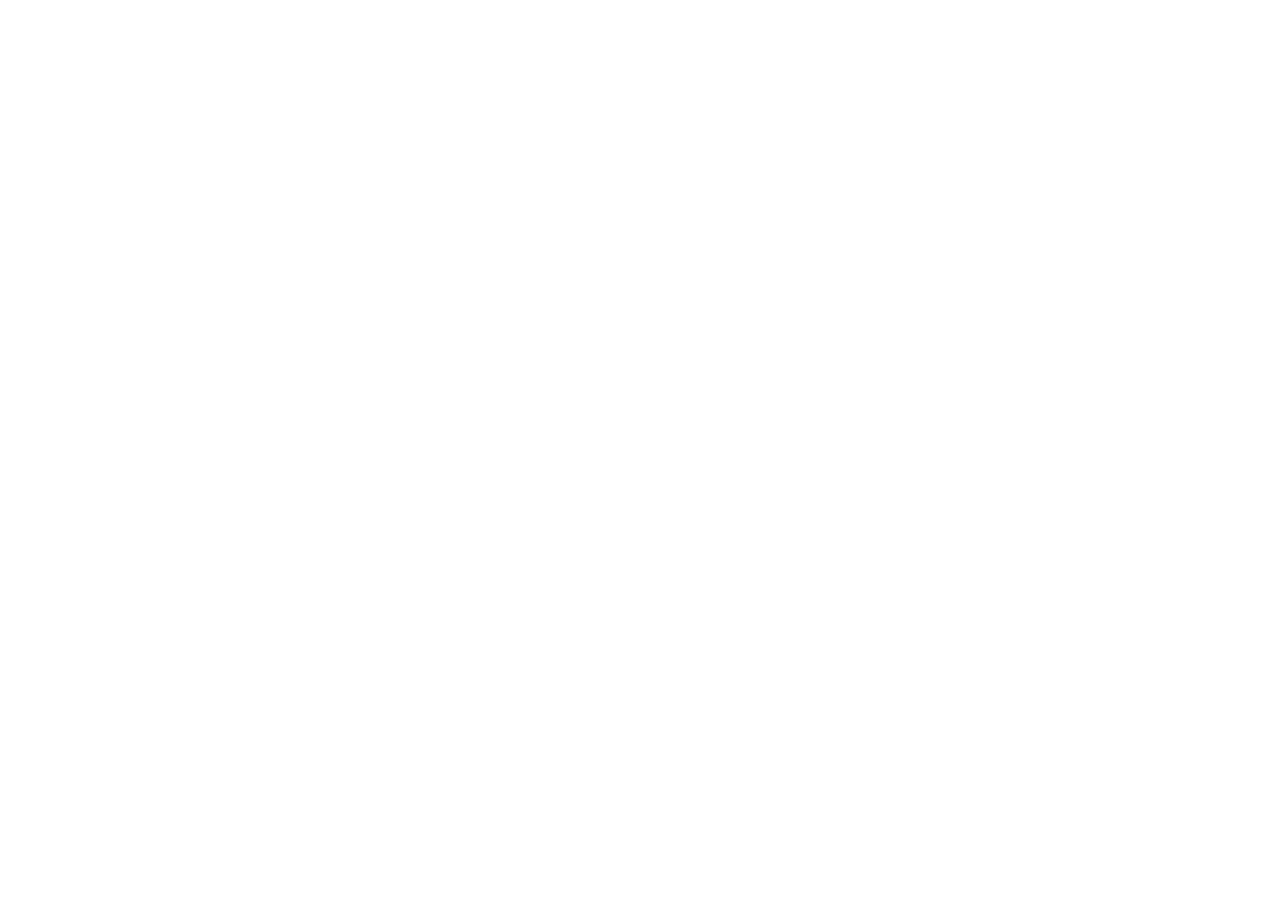
==== index.html @ d23f2dac "Initial commit" ====
<!DOCTYPE html>
<html lang="en">
<head>
  <meta charset="UTF-8">
  <meta http-equiv="X-UA-Compatible" content="IE=edge">
  <meta name="viewport" content="width=device-width, initial-scale=1.0">
  <title>Project</title>

  <!-- Stylesheets -->
<link rel="stylesheet" href="css/normalize.css">
<link rel="stylesheet" href="css/styles.css">
</head>
<body>
   
  

<script src="js/main.js"></script>
</body>
</html>
---- css/styles.css ----
/* GLOBAL */
html {
  box-sizing: border-box;
  height: 100%;
  scroll-behavior: smooth;
}

*,
*::before,
*::after {
  box-sizing: inherit;
}

body {
  display: flex;
  flex-direction: column;
  height: 100%;
  padding: 0;
  margin: 0;
  font-family: "Arial", sans-serif;
  font-size: 16px;
  line-height: 1.5;
  background-color: #fff;
  color: #000;
}

img {
  min-width: 100%;
  height: auto;
}


/* CONTAINER */
.container {
  width: 100%;
  min-width: 1200px;
  padding-left: 50px;
  padding-right: 50px;
  margin-left: auto;
  margin-right: auto;
}


/* MAIN-CONTENT */
main {
  flex-grow: 1;
}
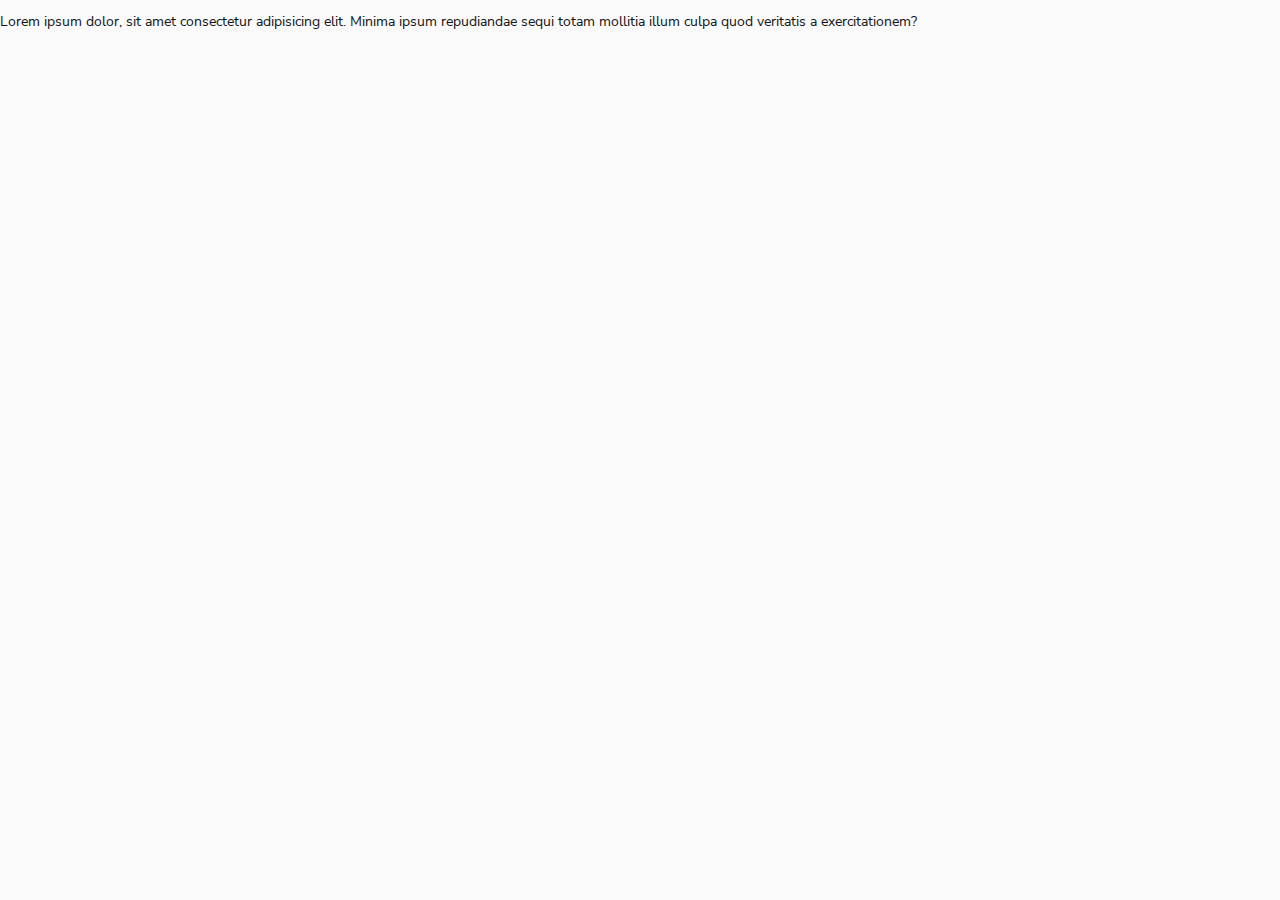
==== commit 50f3460a: "Prepare global styles, fonts, images" ====
--- a/index.html
+++ b/index.html
@@ -4,14 +4,14 @@
   <meta charset="UTF-8">
   <meta http-equiv="X-UA-Compatible" content="IE=edge">
   <meta name="viewport" content="width=device-width, initial-scale=1.0">
-  <title>Project</title>
+  <title>Countries</title>
 
   <!-- Stylesheets -->
 <link rel="stylesheet" href="css/normalize.css">
 <link rel="stylesheet" href="css/styles.css">
 </head>
 <body>
-   
+   <p> Lorem ipsum dolor, sit amet consectetur adipisicing elit. Minima ipsum repudiandae sequi totam mollitia illum culpa quod veritatis a exercitationem? </p>
   
 
 <script src="js/main.js"></script>
--- a/css/styles.css
+++ b/css/styles.css
@@ -1,3 +1,49 @@
+/* CUSTOM PROPS */
+:root {
+  --body-bg: #fafafa;
+  --element-bg: #fff;
+  --text-color: #111517;
+}
+
+/* FONT */
+@font-face {
+  font-family: "Nunito Sans";
+  src: url("../fonts/NunitoSans-ExtraBold.woff2") format("woff2"),
+  url("../fonts/NunitoSans-ExtraBold.woff") format("woff");
+  font-weight: bold;
+  font-style: normal;
+  font-display: swap;
+}
+
+@font-face {
+  font-family: "Nunito Sans";
+  src: url("../fonts/NunitoSans-Regular.woff2") format("woff2"),
+  url("../fonts/NunitoSans-Regular.woff") format("woff");
+  font-weight: normal;
+  font-style: normal;
+  font-display: swap;
+}
+
+@font-face {
+  font-family: "Nunito Sans";
+  src: url("../fonts/NunitoSans-SemiBold.woff2") format("woff2"),
+  url("../fonts/NunitoSans-SemiBold.woff") format("woff");
+  font-weight: 600;
+  font-style: normal;
+  font-display: swap;
+}
+
+@font-face {
+  font-family: "Nunito Sans";
+  src: url("../fonts/NunitoSans-Light.woff2") format("woff2"),
+  url("../fonts/NunitoSans-Light.woff") format("woff");
+  font-weight: 300;
+  font-style: normal;
+  font-display: swap;
+}
+
+
+
 /* GLOBAL */
 html {
   box-sizing: border-box;
@@ -17,25 +63,31 @@
   height: 100%;
   padding: 0;
   margin: 0;
-  font-family: "Arial", sans-serif;
-  font-size: 16px;
-  line-height: 1.5;
-  background-color: #fff;
-  color: #000;
+  font-family: "Nunito Sans", "Arial", sans-serif;
+  font-size: 14px;
+  line-height: 16px;
+  background-color: var(--body-bg);
+  color: var(--text-color);
 }
 
 img {
-  min-width: 100%;
+  max-width: 100%;
   height: auto;
 }
 
+/* DARK MODE */
+.dark-mode {
+  --body-bg: #202c36;
+  --element-bg: #2b3844;
+  --text-color: #fff;
+}
 
 /* CONTAINER */
 .container {
   width: 100%;
-  min-width: 1200px;
-  padding-left: 50px;
-  padding-right: 50px;
+  max-width: 1320px;
+  padding-left: 20px;
+  padding-right: 20px;
   margin-left: auto;
   margin-right: auto;
 }
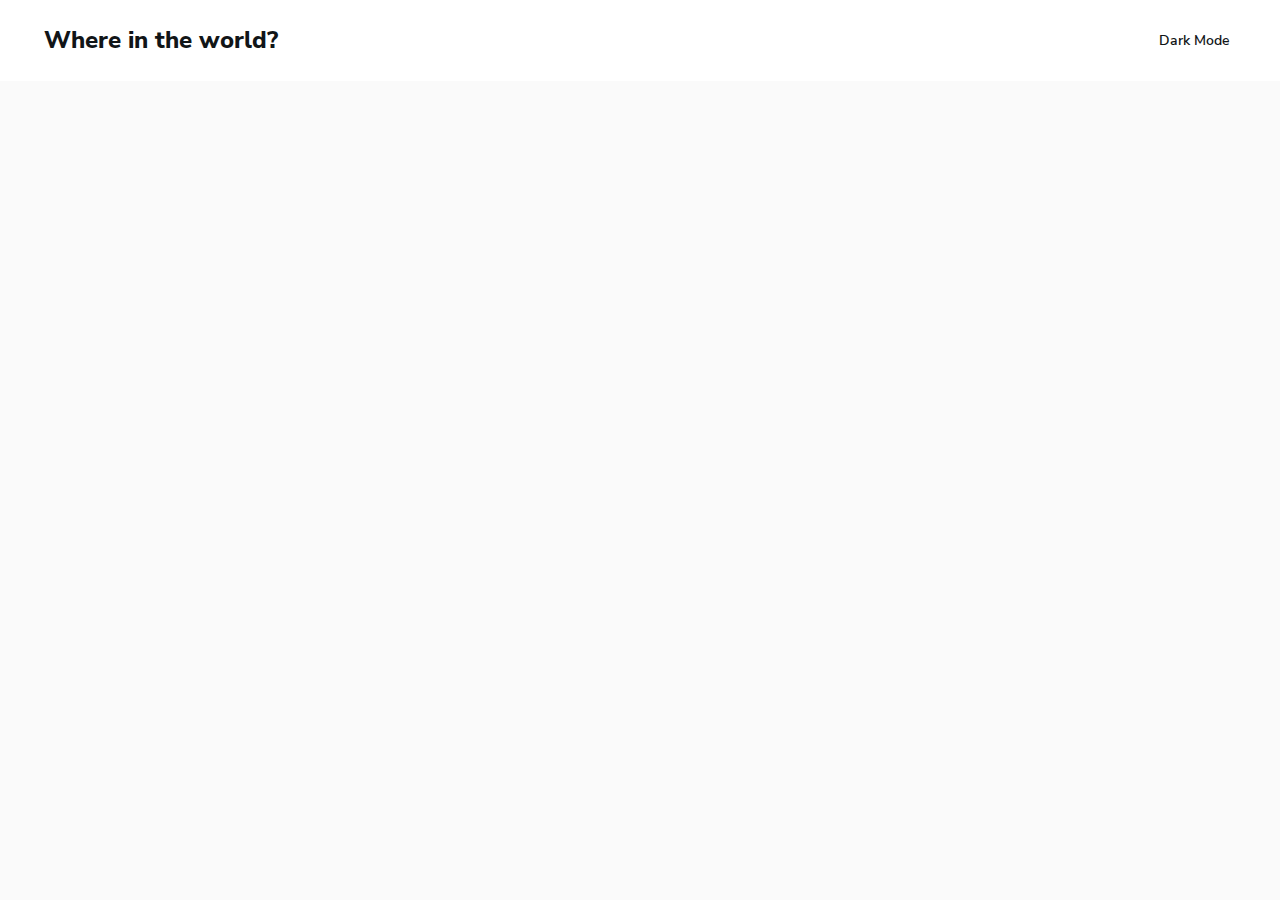
==== commit 5ba657af: "Add header column" ====
--- a/index.html
+++ b/index.html
@@ -5,15 +5,24 @@
   <meta http-equiv="X-UA-Compatible" content="IE=edge">
   <meta name="viewport" content="width=device-width, initial-scale=1.0">
   <title>Countries</title>
-
+  
   <!-- Stylesheets -->
-<link rel="stylesheet" href="css/normalize.css">
-<link rel="stylesheet" href="css/styles.css">
+  <link rel="stylesheet" href="css/normalize.css">
+  <link rel="stylesheet" href="css/styles.css">
 </head>
 <body>
-   <p> Lorem ipsum dolor, sit amet consectetur adipisicing elit. Minima ipsum repudiandae sequi totam mollitia illum culpa quod veritatis a exercitationem? </p>
+  <header class="site-header">
+    <div class="container">
+      <div class="header">
+        <a class="site-header-logo" href="index.html">Where in the world?</a>
+        <button class="site-header-dark" type="button">Dark Mode</button>
+      </div>
+    </div>
+  </header>
   
-
-<script src="js/main.js"></script>
+  
+  
+  
+  <script src="js/main.js"></script>
 </body>
 </html>--- a/css/styles.css
+++ b/css/styles.css
@@ -68,6 +68,8 @@
   line-height: 16px;
   background-color: var(--body-bg);
   color: var(--text-color);
+  transition: background-color 0.3s ease,
+  color 0.3s ease;
 }
 
 img {
@@ -96,4 +98,35 @@
 /* MAIN-CONTENT */
 main {
   flex-grow: 1;
-}+}
+
+.site-header {
+  background-color: var(--element-bg);
+}
+
+.header {
+  display: flex;
+  align-items: center;
+  margin: 0;
+  padding: 24px;
+}
+
+.site-header-logo {
+  margin: 0 auto 0 0;
+  padding: 0;
+  font-size: 24px;
+  line-height: 33px;
+  font-weight: 800;
+  text-decoration: none;
+  color: var(--text-color);
+}
+
+.site-header-dark {
+  font-style: 16px;
+  line-height: 22px;
+  font-weight: 600;
+  border: none;
+  cursor: pointer;
+  color: var(--text-color);
+  background-color: var(--element-bg)
+}
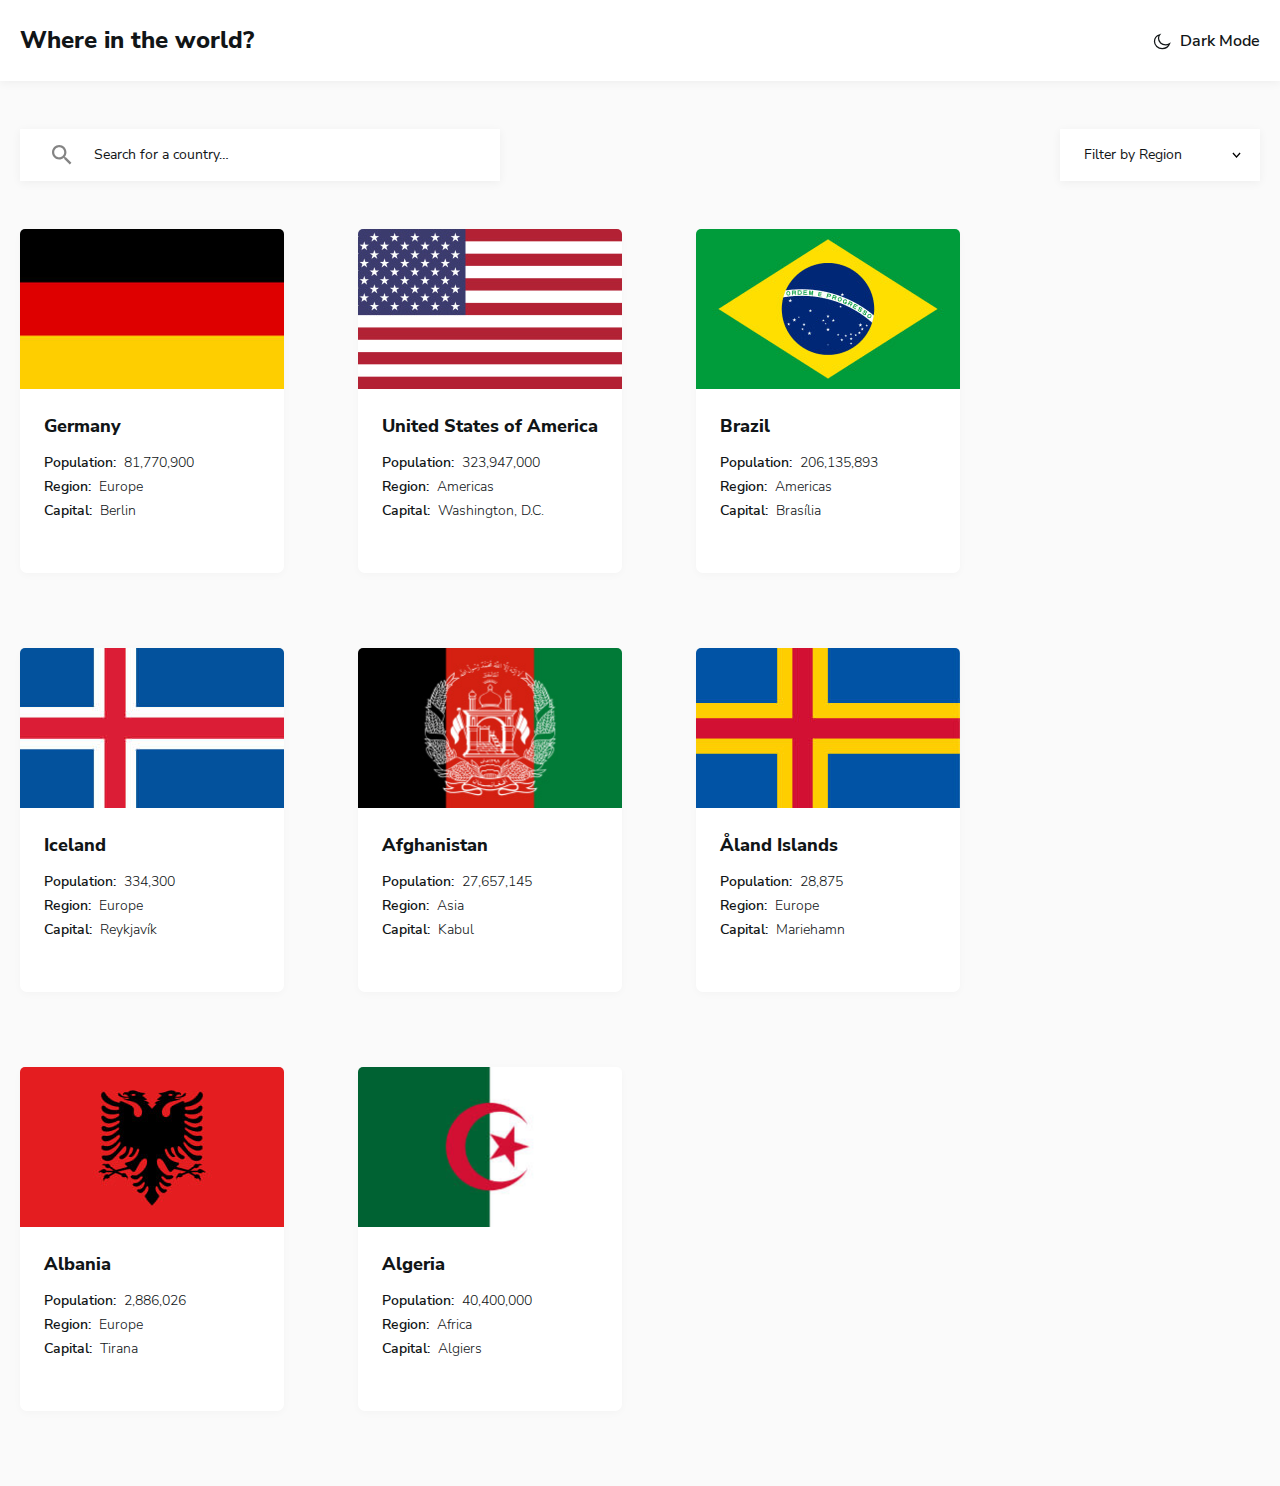
==== commit c7b10aba: "Add country card list" ====
--- a/index.html
+++ b/index.html
@@ -20,7 +20,216 @@
     </div>
   </header>
   
-  
+  <main>
+    <div class="container">
+      <div class="main-content">
+        <form class="global-search-form" action="https://echo.htmlacademy.ru" method="GET">
+          <input class="global-search-form-input" type="search" name="search" placeholder="Search for a country…" aria-label="Search for a country…" required="">
+        </form>
+        
+        <div class="select-list">
+          <select class="select">
+            <option value="">Filter by Region</option>
+            <option value="">Africa</option>
+            <option value="">America</option>
+            <option value="">Asia</option>
+            <option value="">Europe</option>
+            <option value="">Oceania</option>
+          </select>
+        </div>
+      </div>   
+    </div>
+  </main>
+  <section>
+    <div class="container">
+      <ul class="country-card-list">
+        <li class="country-card-list-item">
+          <a href="#" class="country-card-link">
+            <img class="country-card-flag" src="img/flag-germany.jpg" alt="flag Germany" width="264" height="160"
+              srcset="./img/flag-germany.jpg 1x, ./img/flag-germany@2x.jpg 2x">
+            <div class="country-card-info">
+              <h2 class="country-card-title">Germany</h2>
+              <dl class="country-card-info-text">
+                <div class="country-card-info-text-wrapper">
+                  <dt>Population:</dt>
+                  <dd>81,770,900</dd>
+                </div>
+                <div class="country-card-info-text-wrapper">
+                  <dt>Region:</dt>
+                  <dd>Europe</dd>
+                </div>
+                <div class="country-card-info-text-wrapper">
+                  <dt>Capital:</dt>
+                  <dd>Berlin</dd>
+                </div>
+              </dl>
+            </div>
+          </a>
+        </li>
+        <li class="country-card-list-item">
+          <a href="#" class="country-card-link">
+            <img class="country-card-flag" src="img/flag-usa.jpg" alt="flag USA" width="264" height="160"
+              srcset="./img/flag-usa.jpg 1x, ./img/flag-usa@2x.jpg 2x">
+            <div class="country-card-info">
+              <h2 class="country-card-title">United States of America</h2>
+              <dl class="country-card-info-text">
+                <div class="country-card-info-text-wrapper">
+                  <dt>Population:</dt>
+                  <dd>323,947,000</dd>
+                </div>
+                <div class="country-card-info-text-wrapper">
+                  <dt>Region:</dt>
+                  <dd>Americas</dd>
+                </div>
+                <div class="country-card-info-text-wrapper">
+                  <dt>Capital:</dt>
+                  <dd>Washington, D.C.</dd>
+                </div>
+              </dl>
+            </div>
+          </a>
+        </li>
+        <li class="country-card-list-item">
+          <a href="#" class="country-card-link">
+            <img class="country-card-flag" src="img/flag-brazil.jpg" alt="flag Brazil" width="264" height="160"
+              srcset="./img/flag-brazil.jpg 1x, ./img/flag-brazil@2x.jpg 2x">
+            <div class="country-card-info">
+              <h2 class="country-card-title">Brazil</h2>
+              <dl class="country-card-info-text">
+                <div class="country-card-info-text-wrapper">
+                  <dt>Population:</dt>
+                  <dd>206,135,893</dd>
+                </div>
+                <div class="country-card-info-text-wrapper">
+                  <dt>Region:</dt>
+                  <dd>Americas</dd>
+                </div>
+                <div class="country-card-info-text-wrapper">
+                  <dt>Capital:</dt>
+                  <dd>Brasília</dd>
+                </div>
+              </dl>
+            </div>
+          </a>
+        </li>
+        <li class="country-card-list-item">
+          <a href="#" class="country-card-link">
+            <img class="country-card-flag" src="img/flag-iceland.jpg" alt="flag Iceland" width="264" height="160"
+              srcset="./img/flag-iceland.jpg 1x, ./img/flag-iceland@2x.jpg 2x">
+            <div class="country-card-info">
+              <h2 class="country-card-title">Iceland</h2>
+              <dl class="country-card-info-text">
+                <div class="country-card-info-text-wrapper">
+                  <dt>Population:</dt>
+                  <dd>334,300</dd>
+                </div>
+                <div class="country-card-info-text-wrapper">
+                  <dt>Region:</dt>
+                  <dd>Europe</dd>
+                </div>
+                <div class="country-card-info-text-wrapper">
+                  <dt>Capital:</dt>
+                  <dd>Reykjavík</dd>
+                </div>
+              </dl>
+            </div>
+          </a>
+        </li>
+        <li class="country-card-list-item">
+          <a href="#" class="country-card-link">
+            <img class="country-card-flag" src="img/flag-ex-afghanistan.jpg" alt="flag ex Afghanistan" width="264"
+              height="160" srcset="./img/flag-ex-afghanistan.jpg 1x, ./img/flag-ex-afghanistan@2x.jpg 2x">
+            <div class="country-card-info">
+              <h2 class="country-card-title">Afghanistan</h2>
+              <dl class="country-card-info-text">
+                <div class="country-card-info-text-wrapper">
+                  <dt>Population:</dt>
+                  <dd>27,657,145</dd>
+                </div>
+                <div class="country-card-info-text-wrapper">
+                  <dt>Region:</dt>
+                  <dd>Asia</dd>
+                </div>
+                <div class="country-card-info-text-wrapper">
+                  <dt>Capital:</dt>
+                  <dd>Kabul</dd>
+                </div>
+              </dl>
+            </div>
+          </a>
+        </li>
+        <li class="country-card-list-item">
+          <a href="#" class="country-card-link">
+            <img class="country-card-flag" src="img/flag-aland.jpg" alt="flag Åland Islands" width="264" height="160"
+              srcset="./img/flag-aland.jpg 1x, ./img/flag-aland@2x.jpg 2x">
+            <div class="country-card-info">
+              <h2 class="country-card-title">Åland Islands</h2>
+              <dl class="country-card-info-text">
+                <div class="country-card-info-text-wrapper">
+                  <dt>Population:</dt>
+                  <dd>28,875</dd>
+                </div>
+                <div class="country-card-info-text-wrapper">
+                  <dt>Region:</dt>
+                  <dd>Europe</dd>
+                </div>
+                <div class="country-card-info-text-wrapper">
+                  <dt>Capital:</dt>
+                  <dd>Mariehamn</dd>
+                </div>
+              </dl>
+            </div>
+          </a>
+        </li>
+        <li class="country-card-list-item">
+          <a href="#" class="country-card-link">
+            <img class="country-card-flag" src="img/flag-albania.jpg" alt="flag Albania" width="264" height="160"
+              srcset="./img/flag-albania.jpg 1x, ./img/flag-albania@2x.jpg 2x">
+            <div class="country-card-info">
+              <h2 class="country-card-title">Albania</h2>
+              <dl class="country-card-info-text">
+                <div class="country-card-info-text-wrapper">
+                  <dt>Population:</dt>
+                  <dd>2,886,026</dd>
+                </div>
+                <div class="country-card-info-text-wrapper">
+                  <dt>Region:</dt>
+                  <dd>Europe</dd>
+                </div>
+                <div class="country-card-info-text-wrapper">
+                  <dt>Capital:</dt>
+                  <dd>Tirana</dd>
+                </div>
+              </dl>
+            </div>
+          </a>
+        </li>
+        <li class="country-card-list-item">
+          <a href="#" class="country-card-link">
+            <img class="country-card-flag" src="img/flag-algeria.jpg" alt="flag Algeria" width="264" height="160"
+              srcset="./img/flag-algeria.jpg 1x, ./img/flag-algeria@2x.jpg 2x">
+            <div class="country-card-info">
+              <h2 class="country-card-title">Algeria</h2>
+              <dl class="country-card-info-text">
+                <div class="country-card-info-text-wrapper">
+                  <dt>Population:</dt>
+                  <dd>40,400,000</dd>
+                </div>
+                <div class="country-card-info-text-wrapper">
+                  <dt>Region:</dt>
+                  <dd>Africa</dd>
+                </div>
+                <div class="country-card-info-text-wrapper">
+                  <dt>Capital:</dt>
+                  <dd>Algiers</dd>
+                </div>
+              </dl>
+            </div>
+          </a>
+        </li>
+      </ul>
+    </div>
+  </section>
   
   
   <script src="js/main.js"></script>
--- a/css/styles.css
+++ b/css/styles.css
@@ -56,6 +56,10 @@
 *::after {
   box-sizing: inherit;
 }
+*:focus {
+  outline: 2px dashed var(--text-color);
+  outline-offset: 3px;
+}
 
 body {
   display: flex;
@@ -102,13 +106,14 @@
 
 .site-header {
   background-color: var(--element-bg);
+  box-shadow: 0 2px 9px rgb(0 0 0 / 5%);
 }
 
 .header {
   display: flex;
   align-items: center;
   margin: 0;
-  padding: 24px;
+  padding: 24px 0;
 }
 
 .site-header-logo {
@@ -122,7 +127,11 @@
 }
 
 .site-header-dark {
-  font-style: 16px;
+  display: flex;
+  align-items: center;
+  margin: 0;
+  padding: 0;
+  font-size: 16px;
   line-height: 22px;
   font-weight: 600;
   border: none;
@@ -130,3 +139,133 @@
   color: var(--text-color);
   background-color: var(--element-bg)
 }
+.site-header-dark::before {
+  width: 20px;
+  height: 20px;
+  margin: 0 8px 0;
+  padding: 0;
+  content: '';
+  background-image: url("../img/icon-moon.svg");
+  background-size: contain;
+  background-repeat: no-repeat;
+  background-position: center center;
+}
+
+
+/* MAIN */
+.main-content {
+  display: flex;
+  align-items: center;
+  padding: 48px 0 48px;
+}
+
+.global-search-form {
+  display: block;
+  align-items: center;
+  color: var(--text-color);
+  box-shadow: 0 2px 9px rgb(0 0 0 / 5%);
+  margin: 0 auto 0 0;
+  width: 100%;
+  max-width: 480px;
+}
+
+.global-search-form-input {
+  display: flex;
+  align-items: center;
+  margin: 0 auto 0 0;
+  width: 100%;
+  max-width: 480px;
+  padding: 18px 32px 18px 74px;
+  color: var(--text-color);
+  background-color: var(--element-bg);
+  background-size: 20px;
+  background-image: url("../img/icon-search.svg");
+  background-position: 32px center;
+  background-repeat: no-repeat;
+  border: none;
+}
+
+.global-search-form-input::placeholder {
+  color: var(--text-color);
+}
+
+
+.select-list select {
+  display: flex;
+  align-items: center;
+  width: 200px;
+  padding: 18px 18px 18px 24px;
+  border: none;
+  appearance: none;
+  background-image: url("../img/expand-more.svg");
+  background-size: contain;
+  background-repeat: no-repeat;
+  background-position: 172px center;
+  background-size: 9px 6px;
+  color: var(--text-color);
+  background-color:  var(--element-bg);
+  box-shadow: 0 2px 9px rgb(0 0 0 / 5%);
+}
+
+/* COUNTRY LIST */
+.country-card-list {
+  display: flex;
+  align-items: center;
+  flex-wrap: wrap;
+  margin: 0px 0px -30px -74px;
+  padding: 0;
+  list-style: none;
+}
+.country-card-list-item {
+  margin: 0px 0px 75px 74px;
+  width: 100%;
+  max-width: 264px;
+  border-radius: 7px;
+  box-shadow: 0 2px 9px rgba(0, 0, 0, 0.0294);
+  background-color: var(--element-bg);
+}
+.country-card-link {
+  display: block;
+  text-decoration: none;
+}
+.country-card-flag {
+  display: flex;
+  width: 264px;
+  height: 160px;
+  border-radius: 5px 5px 0 0;
+  object-fit: cover;
+}
+.country-card-info {
+  margin: 0;
+  padding: 24px 24px 46px;
+}
+.country-card-title {
+  margin: 0 0 16px;
+  padding: 0;
+  font-size: 18px;
+  line-height: 26px;
+  font-weight: 800;
+  color: var(--text-color);
+}
+.country-card-info-text {
+  margin: 0;
+  padding: 0;
+}
+.country-card-info-text-wrapper {
+  display: flex;
+  margin: 0 0 8px;
+  padding: 0;
+  color: var(--text-color);
+}
+.country-card-info-text-wrapper dt {
+  font-size: 14px;
+  line-height: 16px;
+  font-weight: 600;
+  margin: 0;
+  padding: 0 8px 0 0;
+}
+.country-card-info-text-wrapper dd {
+  font-weight: 300;
+  margin: 0;
+  padding: 0;
+}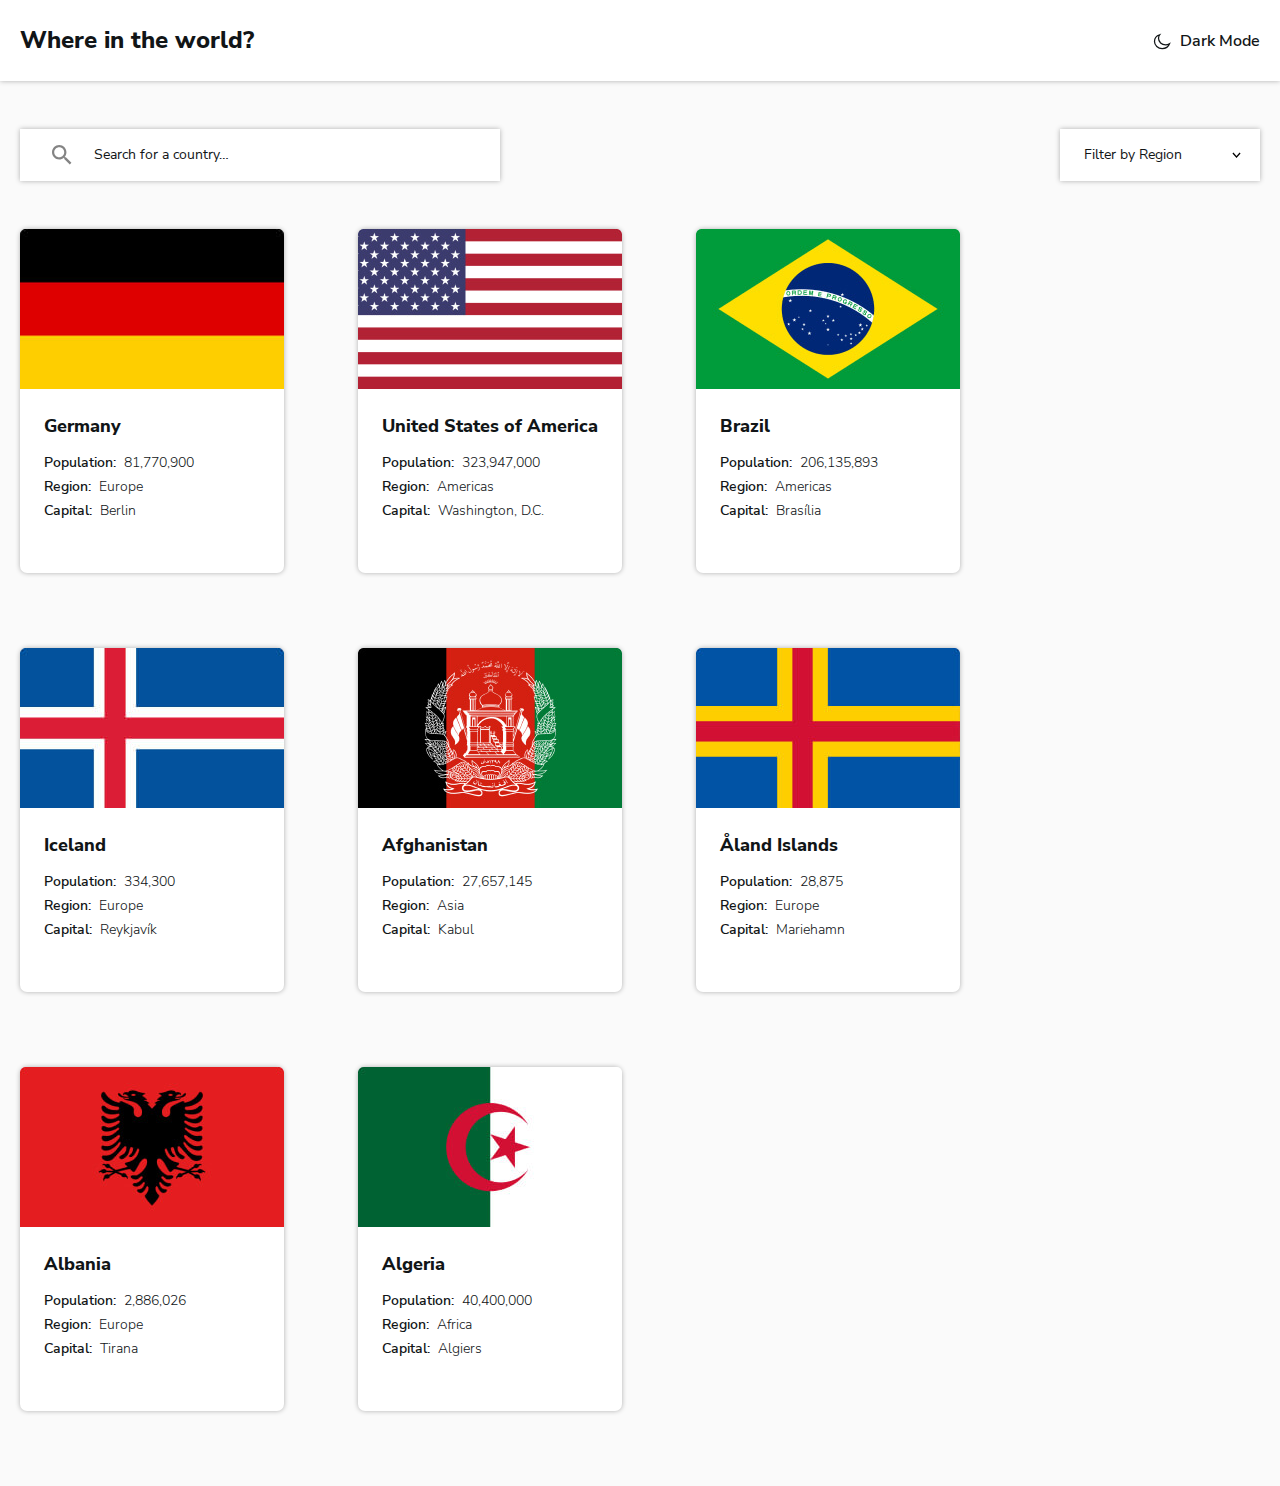
==== commit 45d411c8: "Add country page" ====
--- a/index.html
+++ b/index.html
@@ -44,7 +44,7 @@
     <div class="container">
       <ul class="country-card-list">
         <li class="country-card-list-item">
-          <a href="#" class="country-card-link">
+          <a href="country.html" class="country-card-link">
             <img class="country-card-flag" src="img/flag-germany.jpg" alt="flag Germany" width="264" height="160"
               srcset="./img/flag-germany.jpg 1x, ./img/flag-germany@2x.jpg 2x">
             <div class="country-card-info">
@@ -67,7 +67,7 @@
           </a>
         </li>
         <li class="country-card-list-item">
-          <a href="#" class="country-card-link">
+          <a href="country.html" class="country-card-link">
             <img class="country-card-flag" src="img/flag-usa.jpg" alt="flag USA" width="264" height="160"
               srcset="./img/flag-usa.jpg 1x, ./img/flag-usa@2x.jpg 2x">
             <div class="country-card-info">
@@ -90,7 +90,7 @@
           </a>
         </li>
         <li class="country-card-list-item">
-          <a href="#" class="country-card-link">
+          <a href="country.html" class="country-card-link">
             <img class="country-card-flag" src="img/flag-brazil.jpg" alt="flag Brazil" width="264" height="160"
               srcset="./img/flag-brazil.jpg 1x, ./img/flag-brazil@2x.jpg 2x">
             <div class="country-card-info">
@@ -113,7 +113,7 @@
           </a>
         </li>
         <li class="country-card-list-item">
-          <a href="#" class="country-card-link">
+          <a href="country.html" class="country-card-link">
             <img class="country-card-flag" src="img/flag-iceland.jpg" alt="flag Iceland" width="264" height="160"
               srcset="./img/flag-iceland.jpg 1x, ./img/flag-iceland@2x.jpg 2x">
             <div class="country-card-info">
@@ -136,7 +136,7 @@
           </a>
         </li>
         <li class="country-card-list-item">
-          <a href="#" class="country-card-link">
+          <a href="country.html" class="country-card-link">
             <img class="country-card-flag" src="img/flag-ex-afghanistan.jpg" alt="flag ex Afghanistan" width="264"
               height="160" srcset="./img/flag-ex-afghanistan.jpg 1x, ./img/flag-ex-afghanistan@2x.jpg 2x">
             <div class="country-card-info">
@@ -159,7 +159,7 @@
           </a>
         </li>
         <li class="country-card-list-item">
-          <a href="#" class="country-card-link">
+          <a href="country.html" class="country-card-link">
             <img class="country-card-flag" src="img/flag-aland.jpg" alt="flag Åland Islands" width="264" height="160"
               srcset="./img/flag-aland.jpg 1x, ./img/flag-aland@2x.jpg 2x">
             <div class="country-card-info">
@@ -182,7 +182,7 @@
           </a>
         </li>
         <li class="country-card-list-item">
-          <a href="#" class="country-card-link">
+          <a href="country.html" class="country-card-link">
             <img class="country-card-flag" src="img/flag-albania.jpg" alt="flag Albania" width="264" height="160"
               srcset="./img/flag-albania.jpg 1x, ./img/flag-albania@2x.jpg 2x">
             <div class="country-card-info">
@@ -205,7 +205,7 @@
           </a>
         </li>
         <li class="country-card-list-item">
-          <a href="#" class="country-card-link">
+          <a href="country.html" class="country-card-link">
             <img class="country-card-flag" src="img/flag-algeria.jpg" alt="flag Algeria" width="264" height="160"
               srcset="./img/flag-algeria.jpg 1x, ./img/flag-algeria@2x.jpg 2x">
             <div class="country-card-info">
--- a/css/styles.css
+++ b/css/styles.css
@@ -106,7 +106,7 @@
 
 .site-header {
   background-color: var(--element-bg);
-  box-shadow: 0 2px 9px rgb(0 0 0 / 5%);
+  box-shadow: 0px 0px 5px rgba(0, 0, 0, 0.3);
 }
 
 .header {
@@ -114,6 +114,10 @@
   align-items: center;
   margin: 0;
   padding: 24px 0;
+}
+
+.header-flag-info {
+  margin-bottom: 80px;
 }
 
 .site-header-logo {
@@ -163,7 +167,7 @@
   display: block;
   align-items: center;
   color: var(--text-color);
-  box-shadow: 0 2px 9px rgb(0 0 0 / 5%);
+  box-shadow: 0px 0px 5px rgba(0, 0, 0, 0.3);
   margin: 0 auto 0 0;
   width: 100%;
   max-width: 480px;
@@ -204,7 +208,7 @@
   background-size: 9px 6px;
   color: var(--text-color);
   background-color:  var(--element-bg);
-  box-shadow: 0 2px 9px rgb(0 0 0 / 5%);
+  box-shadow: 0px 0px 5px rgba(0, 0, 0, 0.3);
 }
 
 /* COUNTRY LIST */
@@ -221,7 +225,7 @@
   width: 100%;
   max-width: 264px;
   border-radius: 7px;
-  box-shadow: 0 2px 9px rgba(0, 0, 0, 0.0294);
+  box-shadow: 0px 0px 5px rgba(0, 0, 0, 0.3);
   background-color: var(--element-bg);
 }
 .country-card-link {
@@ -268,4 +272,120 @@
   font-weight: 300;
   margin: 0;
   padding: 0;
+}
+
+/* COUNTRY-PAGE */
+.country-page-back-wrapper {
+  margin: 0 0 80px;
+}
+
+.country-page-back-link {
+  display: inline-flex;
+  align-items: center;
+  padding: 10px 39px 10px 32px;
+  text-decoration: none;
+  color: var(--text-color);
+  background-color: var(--element-bg);
+  box-shadow: 0px 0px 5px rgba(0, 0, 0, 0.3);
+  border-radius: 6px;
+}
+
+.country-page-back-icon {
+  width: 20px;
+  height: 20px;
+  margin: 0px 10px 0px 0px;
+}
+
+.country-page-back-text {
+  font-size: 16px;
+  line-height: 20px;
+}
+
+/* COUNTRY-PAGE-FLAG-INFO */
+.country-page-flag-info {
+  display: flex;
+}
+.country-page-flag {
+  width: 560px;
+  height: 400px;
+  margin: 0 120px 0 0;
+  padding: 0;
+  object-fit: cover;
+  box-shadow: 0px 0px 14px 4px rgba(0, 0, 0, 0.1);
+  border-radius: 15px;
+}
+
+.country-page-info {
+  width: 600px;
+  margin: 40px 0 20px;
+  padding: 0;
+}
+.country-page-info-title {
+  font-size: 32px;
+  line-height: 44px;
+  font-weight: 800;
+  margin: 0 0 23px;
+  padding: 0;
+}
+.country-page-dls-wrapper {
+  display: flex;
+  justify-content: space-between;
+  margin: 0 0 70px;
+}
+.country-page-details {
+  margin: 0;
+  padding: 0;
+}
+.country-page-details-item {
+  display: flex;
+  font-size: 16px;
+  line-height: 32px;
+}
+
+.country-page-details-item:not(:last-child) {
+  margin: 0;
+  padding: 0;
+}
+.country-page-details-title {
+  margin: 0 4px 0 0;
+  font-weight: 600;
+}
+.country-page-details-value {
+  margin: 0;
+  padding: 0;
+  font-weight: 300;
+}
+
+.country-page-border-countries {
+  display: flex;
+  align-items: center;
+}
+.country-page-border-countries-heading {
+  margin: 0 15px 0 0;
+  padding: 0;
+  font-size: 16px;
+  line-height: 24px;
+  font-weight: 600;
+}
+.country-page-border-countries-list {
+  display: flex;
+  flex-wrap: wrap;
+}
+.country-page-border-countries-link {
+  min-width: 96px;
+  margin: 4px 0 4px;
+  padding: 5px 10px;
+  text-align: center;
+  border-radius: 2px;
+  font-size: 14px;
+  line-height: 19px;
+  font-weight: 300;
+  color: var(--text-color);
+  background-color: var(--element-bg);
+  box-shadow: 0px 0px 4px 1px rgba(0, 0, 0, 0.104931);
+  text-decoration: none;
+}
+
+.country-page-border-countries-link:not(:last-child) {
+  margin-right: 10px;
 }